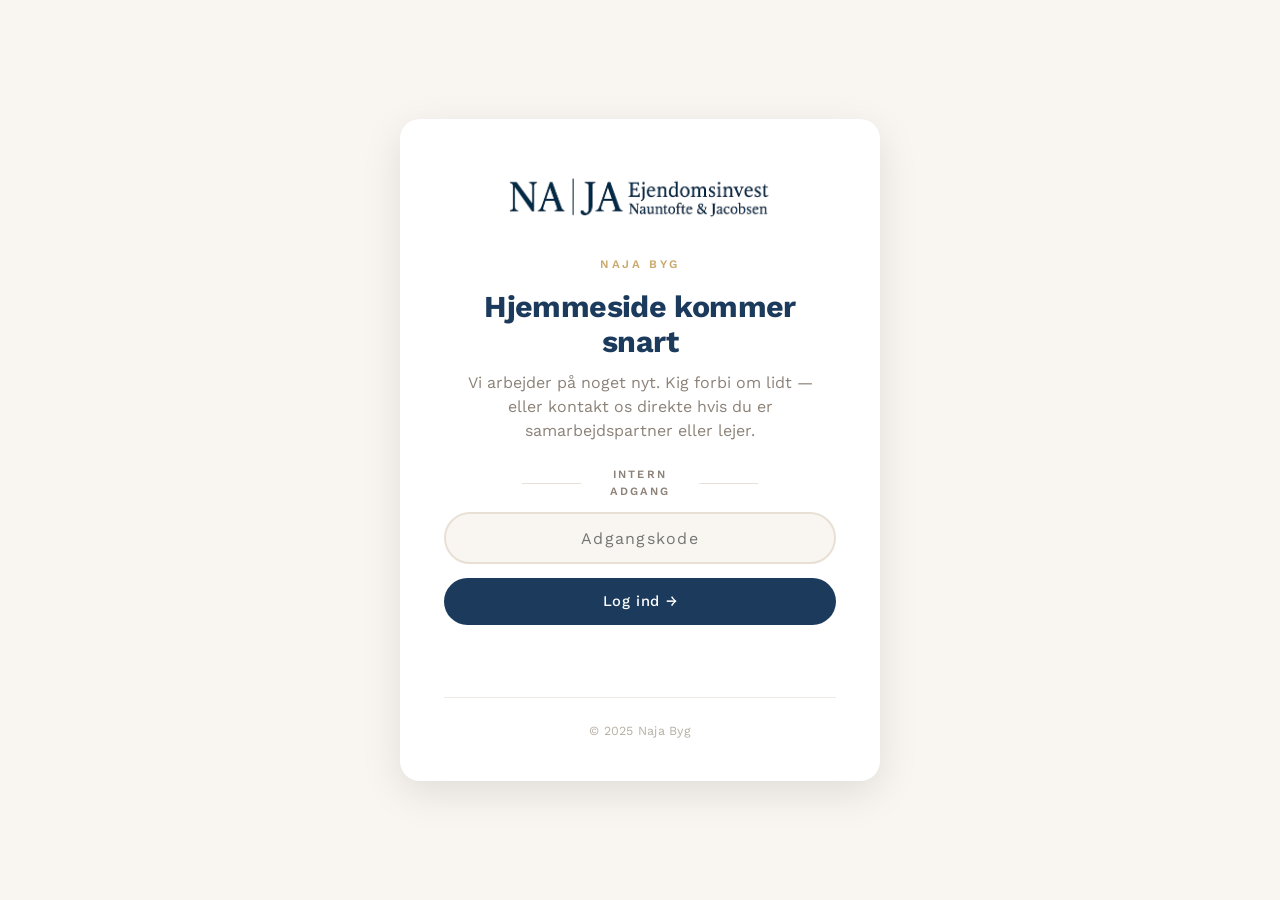
==== gate.html @ 598f8b15 "Rebrand til Naja Byg + gate med "Hjemmeside kommer snart" - Alle brugervendte referencer til NAJA Ej" ====
<!DOCTYPE html>
<html lang="da">
<head>
    <meta charset="UTF-8">
    <meta name="viewport" content="width=device-width, initial-scale=1.0">
    <meta name="robots" content="noindex, nofollow">
    <meta name="googlebot" content="noindex, nofollow">
    <title>Naja Byg — Hjemmeside kommer snart</title>

    <link rel="preconnect" href="https://fonts.googleapis.com">
    <link rel="preconnect" href="https://fonts.gstatic.com" crossorigin>
    <link href="https://fonts.googleapis.com/css2?family=Work+Sans:wght@300;400;500;600;700&display=swap" rel="stylesheet">

    <style>
        *, *::before, *::after { box-sizing: border-box; margin: 0; padding: 0; }

        body {
            font-family: 'Work Sans', -apple-system, sans-serif;
            background-color: #F9F6F2;
            color: #1B3A5C;
            min-height: 100vh;
            display: flex;
            align-items: center;
            justify-content: center;
            padding: 2rem;
            line-height: 1.5;
        }

        .gate-card {
            background: #FFFFFF;
            border-radius: 20px;
            padding: 3.5rem 2.75rem 2.5rem;
            width: 100%;
            max-width: 480px;
            box-shadow: 0 12px 40px rgba(0,0,0,0.10);
            text-align: center;
        }

        .gate-logo {
            height: 44px;
            width: auto;
            margin: 0 auto 2rem;
            display: block;
        }

        .gate-eyebrow {
            display: inline-block;
            font-size: 0.72rem;
            font-weight: 600;
            letter-spacing: 0.22em;
            text-transform: uppercase;
            color: #C9A96E;
            margin-bottom: 1rem;
        }

        .gate-title {
            font-size: 1.9rem;
            font-weight: 700;
            color: #1B3A5C;
            margin-bottom: 0.75rem;
            letter-spacing: -0.02em;
            line-height: 1.15;
        }

        .gate-subtitle {
            font-size: 1rem;
            color: #8C8278;
            margin-bottom: 2.5rem;
            padding: 0 0.25rem;
        }

        .gate-divider {
            position: relative;
            margin: 0 auto 1.75rem;
            width: 60%;
            height: 1px;
            background: #E8E0D5;
        }

        .gate-divider::after {
            content: 'Intern adgang';
            position: absolute;
            top: 50%;
            left: 50%;
            transform: translate(-50%, -50%);
            background: #FFFFFF;
            padding: 0 0.75rem;
            font-size: 0.7rem;
            font-weight: 600;
            letter-spacing: 0.18em;
            text-transform: uppercase;
            color: #8C8278;
        }

        .gate-input-wrap {
            position: relative;
            margin-bottom: 0.85rem;
        }

        .gate-input {
            width: 100%;
            padding: 0.9rem 1.25rem;
            border: 2px solid #E8E0D5;
            border-radius: 999px;
            font-family: 'Work Sans', sans-serif;
            font-size: 1rem;
            color: #1B3A5C;
            background: #F9F6F2;
            outline: none;
            text-align: center;
            letter-spacing: 0.08em;
            transition: border-color 0.25s ease, background-color 0.25s ease;
        }

        .gate-input:focus {
            border-color: #1B3A5C;
            background: #FFFFFF;
        }

        .gate-input.error {
            border-color: #c0392b;
            animation: shake 0.35s ease;
        }

        @keyframes shake {
            0%, 100% { transform: translateX(0); }
            25%       { transform: translateX(-6px); }
            75%       { transform: translateX(6px); }
        }

        .gate-btn {
            width: 100%;
            padding: 0.9rem;
            background-color: #1B3A5C;
            color: #FFFFFF;
            border: none;
            border-radius: 999px;
            font-family: 'Work Sans', sans-serif;
            font-size: 0.92rem;
            font-weight: 500;
            letter-spacing: 0.04em;
            cursor: pointer;
            transition: background-color 0.25s ease, transform 0.2s ease;
        }

        .gate-btn:hover {
            background-color: #C9A96E;
            transform: translateY(-2px);
        }

        .gate-error {
            margin-top: 1rem;
            font-size: 0.85rem;
            color: #c0392b;
            min-height: 1.2em;
            opacity: 0;
            transition: opacity 0.2s ease;
        }

        .gate-error.visible {
            opacity: 1;
        }

        .gate-footer {
            margin-top: 2.25rem;
            padding-top: 1.5rem;
            border-top: 1px solid #F0EBE3;
            font-size: 0.78rem;
            color: #B8B0A6;
            letter-spacing: 0.02em;
        }

        @media (max-width: 500px) {
            .gate-card { padding: 2.5rem 1.75rem 2rem; }
            .gate-title { font-size: 1.55rem; }
            .gate-subtitle { font-size: 0.95rem; }
        }
    </style>
</head>
<body>

    <div class="gate-card">
        <img src="assets/naja-logo-horizontal.png" alt="Naja Byg" class="gate-logo" />

        <span class="gate-eyebrow">Naja Byg</span>
        <h1 class="gate-title">Hjemmeside kommer snart</h1>
        <p class="gate-subtitle">
            Vi arbejder på noget nyt. Kig forbi om lidt — eller kontakt os direkte
            hvis du er samarbejdspartner eller lejer.
        </p>

        <div class="gate-divider"></div>

        <form id="gateForm" autocomplete="off">
            <div class="gate-input-wrap">
                <input
                    type="password"
                    id="gateInput"
                    class="gate-input"
                    placeholder="Adgangskode"
                    autocomplete="current-password"
                />
            </div>
            <button type="submit" class="gate-btn">Log ind →</button>
            <p class="gate-error" id="gateError">Forkert adgangskode — prøv igen.</p>
        </form>

        <p class="gate-footer">© 2025 Naja Byg</p>
    </div>

    <script>
        /* -------------------------------------------------------
           Skift ACCESS_CODE til den kode I ønsker at bruge
           ------------------------------------------------------- */
        const ACCESS_CODE = 'naja2026';

        const form    = document.getElementById('gateForm');
        const input   = document.getElementById('gateInput');
        const errMsg  = document.getElementById('gateError');

        // Allerede logget ind? Gå videre med det samme
        if (sessionStorage.getItem('naja_access') === 'granted') {
            window.location.replace('index.html');
        }

        form.addEventListener('submit', function (e) {
            e.preventDefault();
            const entered = input.value.trim();

            if (entered === ACCESS_CODE) {
                sessionStorage.setItem('naja_access', 'granted');
                window.location.replace('index.html');
            } else {
                input.classList.add('error');
                errMsg.classList.add('visible');
                input.value = '';
                setTimeout(() => input.classList.remove('error'), 400);
            }
        });

        input.addEventListener('input', () => errMsg.classList.remove('visible'));
    </script>
</body>
</html>
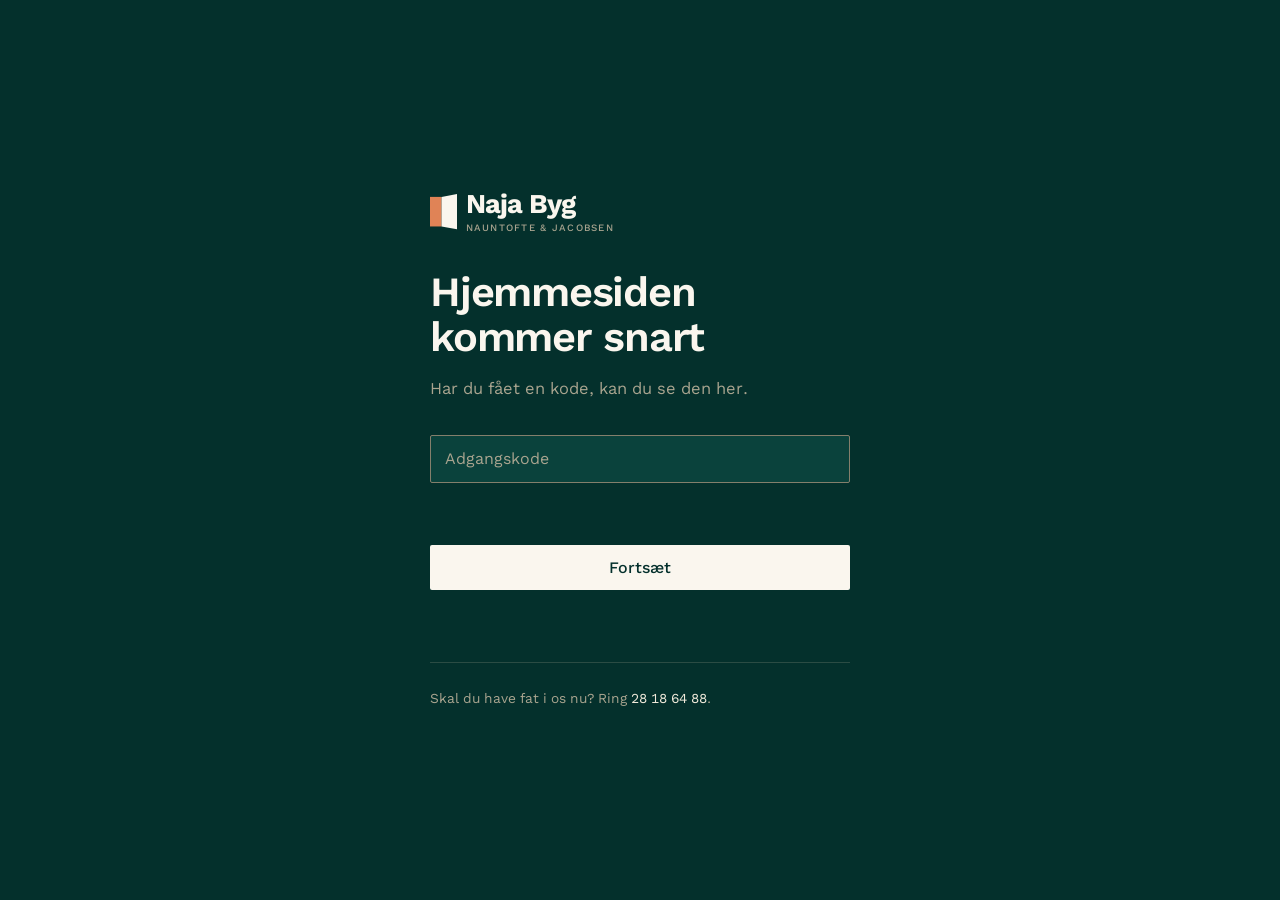
==== commit d822d26f: "Naja Byg v4.8: nyt site bag gaten Forsiden som syv-trins tragt, kvalitetsstempler, løfteliste på Om " ====
--- a/gate.html
+++ b/gate.html
@@ -4,224 +4,116 @@
     <meta charset="UTF-8">
     <meta name="viewport" content="width=device-width, initial-scale=1.0">
     <meta name="robots" content="noindex, nofollow">
-    <meta name="googlebot" content="noindex, nofollow">
-    <title>Naja Byg — Hjemmeside kommer snart</title>
+    <title>Naja Byg — hjemmeside kommer snart</title>
 
     <link rel="preconnect" href="https://fonts.googleapis.com">
     <link rel="preconnect" href="https://fonts.gstatic.com" crossorigin>
-    <link href="https://fonts.googleapis.com/css2?family=Work+Sans:wght@300;400;500;600;700&display=swap" rel="stylesheet">
+    <link rel="icon" href="favicon.svg" type="image/svg+xml">
+    <link rel="stylesheet" href="https://fonts.googleapis.com/css2?family=Work+Sans:wght@400;500;600;700&display=swap">
+    <link rel="stylesheet" href="style.css">
 
     <style>
-        *, *::before, *::after { box-sizing: border-box; margin: 0; padding: 0; }
-
+        /* Adgangssiden har sit eget layout — men samme tokens som resten af sitet. */
         body {
-            font-family: 'Work Sans', -apple-system, sans-serif;
-            background-color: #F9F6F2;
-            color: #1B3A5C;
-            min-height: 100vh;
-            display: flex;
-            align-items: center;
-            justify-content: center;
-            padding: 2rem;
-            line-height: 1.5;
+            background: var(--nb-bg-inverse);
+            color: var(--nb-text-on-dark);
+            min-height: 100dvh;
+            display: grid;
+            place-items: center;
+            padding: var(--sp-8) var(--sp-6);
         }
 
-        .gate-card {
-            background: #FFFFFF;
-            border-radius: 20px;
-            padding: 3.5rem 2.75rem 2.5rem;
+        .gate {
             width: 100%;
-            max-width: 480px;
-            box-shadow: 0 12px 40px rgba(0,0,0,0.10);
-            text-align: center;
+            max-width: 420px;
+            text-align: left;
         }
 
-        .gate-logo {
-            height: 44px;
-            width: auto;
-            margin: 0 auto 2rem;
-            display: block;
+        .gate h1 {
+            font-size: clamp(1.9rem, 5vw, 2.6rem);
+            line-height: 1.08;
+            color: var(--nb-sand-50);
+            margin: var(--sp-8) 0 var(--sp-4);
         }
 
-        .gate-eyebrow {
-            display: inline-block;
-            font-size: 0.72rem;
-            font-weight: 600;
-            letter-spacing: 0.22em;
-            text-transform: uppercase;
-            color: #C9A96E;
-            margin-bottom: 1rem;
+        .gate p { color: var(--nb-text-muted-dark); }
+
+        .gate form { margin-top: var(--sp-8); display: grid; gap: var(--sp-3); }
+
+        .gate input {
+            width: 100%;
+            min-height: 48px;
+            padding: 12px 14px;
+            font-family: inherit;
+            font-size: 1rem;
+            color: var(--nb-sand-50);
+            background: var(--nb-teal-800);
+            border: 1px solid var(--nb-sten-500);
+            border-radius: var(--nb-radius);
         }
+        .gate input::placeholder { color: var(--nb-sten-400); }
+        .gate input:focus-visible {
+            outline: 2px solid var(--nb-accent-on-dark);
+            outline-offset: 1px;
+            border-color: var(--nb-accent-on-dark);
+        }
+        .gate input.error { border-color: var(--nb-rust-400); }
 
-        .gate-title {
-            font-size: 1.9rem;
-            font-weight: 700;
-            color: #1B3A5C;
-            margin-bottom: 0.75rem;
-            letter-spacing: -0.02em;
-            line-height: 1.15;
+        .gate .err {
+            font-size: .9rem;
+            color: var(--nb-rust-400);
+            visibility: hidden;
         }
+        .gate .err.visible { visibility: visible; }
 
-        .gate-subtitle {
-            font-size: 1rem;
-            color: #8C8278;
-            margin-bottom: 2.5rem;
-            padding: 0 0.25rem;
+        .gate-foot {
+            margin-top: clamp(40px, 8vw, 72px);
+            padding-top: var(--sp-6);
+            border-top: 1px solid rgba(169, 164, 143, .24);
+            font-size: .86rem;
+            color: var(--nb-sten-400);
         }
-
-        .gate-divider {
-            position: relative;
-            margin: 0 auto 1.75rem;
-            width: 60%;
-            height: 1px;
-            background: #E8E0D5;
-        }
-
-        .gate-divider::after {
-            content: 'Intern adgang';
-            position: absolute;
-            top: 50%;
-            left: 50%;
-            transform: translate(-50%, -50%);
-            background: #FFFFFF;
-            padding: 0 0.75rem;
-            font-size: 0.7rem;
-            font-weight: 600;
-            letter-spacing: 0.18em;
-            text-transform: uppercase;
-            color: #8C8278;
-        }
-
-        .gate-input-wrap {
-            position: relative;
-            margin-bottom: 0.85rem;
-        }
-
-        .gate-input {
-            width: 100%;
-            padding: 0.9rem 1.25rem;
-            border: 2px solid #E8E0D5;
-            border-radius: 999px;
-            font-family: 'Work Sans', sans-serif;
-            font-size: 1rem;
-            color: #1B3A5C;
-            background: #F9F6F2;
-            outline: none;
-            text-align: center;
-            letter-spacing: 0.08em;
-            transition: border-color 0.25s ease, background-color 0.25s ease;
-        }
-
-        .gate-input:focus {
-            border-color: #1B3A5C;
-            background: #FFFFFF;
-        }
-
-        .gate-input.error {
-            border-color: #c0392b;
-            animation: shake 0.35s ease;
-        }
-
-        @keyframes shake {
-            0%, 100% { transform: translateX(0); }
-            25%       { transform: translateX(-6px); }
-            75%       { transform: translateX(6px); }
-        }
-
-        .gate-btn {
-            width: 100%;
-            padding: 0.9rem;
-            background-color: #1B3A5C;
-            color: #FFFFFF;
-            border: none;
-            border-radius: 999px;
-            font-family: 'Work Sans', sans-serif;
-            font-size: 0.92rem;
-            font-weight: 500;
-            letter-spacing: 0.04em;
-            cursor: pointer;
-            transition: background-color 0.25s ease, transform 0.2s ease;
-        }
-
-        .gate-btn:hover {
-            background-color: #C9A96E;
-            transform: translateY(-2px);
-        }
-
-        .gate-error {
-            margin-top: 1rem;
-            font-size: 0.85rem;
-            color: #c0392b;
-            min-height: 1.2em;
-            opacity: 0;
-            transition: opacity 0.2s ease;
-        }
-
-        .gate-error.visible {
-            opacity: 1;
-        }
-
-        .gate-footer {
-            margin-top: 2.25rem;
-            padding-top: 1.5rem;
-            border-top: 1px solid #F0EBE3;
-            font-size: 0.78rem;
-            color: #B8B0A6;
-            letter-spacing: 0.02em;
-        }
-
-        @media (max-width: 500px) {
-            .gate-card { padding: 2.5rem 1.75rem 2rem; }
-            .gate-title { font-size: 1.55rem; }
-            .gate-subtitle { font-size: 0.95rem; }
-        }
+        .gate-foot a { color: var(--nb-sand-100); text-decoration: none; }
+        .gate-foot a:hover { color: var(--nb-rust-400); }
     </style>
 </head>
 <body>
 
-    <div class="gate-card">
-        <img src="assets/naja-logo-horizontal.png" alt="Naja Byg" class="gate-logo" />
+    <div class="gate">
+        <span class="lockup lockup--on-dark" style="font-size:1.7rem">
+            <svg class="lockup-mark" viewBox="16 2 76 98" aria-hidden="true" focusable="false">
+                <path class="door-open" d="M16,10 L48,10 L48,92 L16,92 Z"/>
+                <path class="door-leaf" d="M48,10 L92,2 L92,100 L48,92 Z"/>
+            </svg>
+            <span class="lockup-text">
+                <span class="lockup-name">Naja Byg</span>
+                <span class="lockup-sub">Nauntofte &amp; Jacobsen</span>
+            </span>
+        </span>
 
-        <span class="gate-eyebrow">Naja Byg</span>
-        <h1 class="gate-title">Hjemmeside kommer snart</h1>
-        <p class="gate-subtitle">
-            Vi arbejder på noget nyt. Kig forbi om lidt — eller kontakt os direkte
-            hvis du er samarbejdspartner eller lejer.
-        </p>
+        <h1>Hjemmesiden kommer snart</h1>
+        <p>Har du fået en kode, kan du se den her.</p>
 
-        <div class="gate-divider"></div>
-
-        <form id="gateForm" autocomplete="off">
-            <div class="gate-input-wrap">
-                <input
-                    type="password"
-                    id="gateInput"
-                    class="gate-input"
-                    placeholder="Adgangskode"
-                    autocomplete="current-password"
-                />
-            </div>
-            <button type="submit" class="gate-btn">Log ind →</button>
-            <p class="gate-error" id="gateError">Forkert adgangskode — prøv igen.</p>
+        <form id="gateForm">
+            <label class="visually-hidden" for="code">Adgangskode</label>
+            <input type="password" id="code" name="code" placeholder="Adgangskode"
+                   autocomplete="off" autocapitalize="off" spellcheck="false" required>
+            <p class="err" id="errMsg">Forkert kode. Prøv igen.</p>
+            <button class="btn btn--on-dark" type="submit">Fortsæt</button>
         </form>
 
-        <p class="gate-footer">© 2025 Naja Byg</p>
+        <div class="gate-foot">
+            <p>Skal du have fat i os nu? Ring <a href="tel:+4528186488">28 18 64 88</a>.</p>
+        </div>
     </div>
 
     <script>
-        /* -------------------------------------------------------
-           Skift ACCESS_CODE til den kode I ønsker at bruge
-           ------------------------------------------------------- */
+        /* Skift ACCESS_CODE til den kode I ønsker at bruge. */
         const ACCESS_CODE = 'naja2026';
 
-        const form    = document.getElementById('gateForm');
-        const input   = document.getElementById('gateInput');
-        const errMsg  = document.getElementById('gateError');
-
-        // Allerede logget ind? Gå videre med det samme
-        if (sessionStorage.getItem('naja_access') === 'granted') {
-            window.location.replace('index.html');
-        }
+        const form   = document.getElementById('gateForm');
+        const input  = document.getElementById('code');
+        const errMsg = document.getElementById('errMsg');
 
         form.addEventListener('submit', function (e) {
             e.preventDefault();
@@ -234,7 +126,6 @@
                 input.classList.add('error');
                 errMsg.classList.add('visible');
                 input.value = '';
-                setTimeout(() => input.classList.remove('error'), 400);
             }
         });
 
--- a/style.css
+++ b/style.css
@@ -0,0 +1,1347 @@
+/* ══════════════════════════════════════════════════════════════
+   Naja Byg — hjemmeside
+   Bygget på designguide v4.8 (naja-byg-designguide-v4.html)
+   Alle farver via custom properties. Aldrig hardkodet hex.
+   ══════════════════════════════════════════════════════════════ */
+
+/* ── Design tokens ───────────────────────────────────────────── */
+:root {
+    /* Teal — brandets sort */
+    --nb-teal-950: #04302C;
+    --nb-teal-900: #063A35;
+    --nb-teal-800: #0A423C;
+    --nb-teal-700: #0F5A50;
+
+    /* Sand — grundflade. Varm hvid, besluttet 7. september 2026. Læses som hvid, er det ikke. */
+    --nb-sand-50:  #FAF6EE;
+    --nb-sand-100: #F1EADB;
+    --nb-sand-200: #E4DAC5;
+
+    /* Sten — mellemtoner */
+    --nb-sten-400: #A9A48F;
+    --nb-sten-500: #847F6C;
+    --nb-sten-600: #5C5A4F;
+    --nb-sten-700: #474639;
+
+    /* Rust — accent, 3 % */
+    --nb-rust-400: #E08356;
+    --nb-rust-600: #A8431F;
+    --nb-rust-700: #8A3417;
+
+    /* Logoets eget blad — bruges KUN i mærket, aldrig andre steder */
+    --nb-logo-ink: #064E3B;
+
+    /* Skrift — én familie til alt. Work Sans har ingen bredde-akse. */
+    --nb-font-display: "Work Sans", system-ui, -apple-system, "Helvetica Neue", Arial, sans-serif;
+    --nb-font-body:    "Work Sans", system-ui, -apple-system, "Helvetica Neue", Arial, sans-serif;
+
+    /* Semantiske aliaser — brug disse i komponenter */
+    --nb-bg:              var(--nb-sand-50);
+    --nb-bg-subtle:       var(--nb-sand-100);
+    --nb-bg-inverse:      var(--nb-teal-950);
+    --nb-text:            var(--nb-teal-900);
+    --nb-text-heading:    var(--nb-teal-950);
+    --nb-text-muted:      var(--nb-sten-600);
+    --nb-text-lead:       var(--nb-sten-700);
+    --nb-text-on-dark:    var(--nb-sand-100);
+    --nb-text-muted-dark: var(--nb-sten-400);
+    --nb-border:          var(--nb-sand-200);   /* dekorativ */
+    --nb-border-ui:       var(--nb-sten-500);   /* funktionel, klarer 3:1 */
+    --nb-accent:          var(--nb-rust-600);
+    --nb-accent-on-dark:  var(--nb-rust-400);
+    --nb-focus:           var(--nb-rust-600);
+
+    /* Rum, form, skygge */
+    --nb-radius:    2px;
+    --nb-shadow:    0 1px 2px rgba(4, 48, 44, .07);
+    --nb-max-width: 1140px;
+    --nb-measure:   68ch;
+
+    /* Rum-basis 4 px */
+    --sp-2:  8px;
+    --sp-3:  12px;
+    --sp-4:  16px;
+    --sp-6:  24px;
+    --sp-8:  32px;
+    --sp-12: 48px;
+    --sp-16: 64px;
+    --sp-24: 96px;
+}
+
+/* ── Grundlag ────────────────────────────────────────────────── */
+*, *::before, *::after { box-sizing: border-box; }
+
+html { scroll-behavior: smooth; scroll-padding-top: 96px; }
+
+body {
+    margin: 0;
+    background: var(--nb-bg);
+    color: var(--nb-text);
+    font-family: var(--nb-font-body);
+    font-size: 16.5px;
+    line-height: 1.62;
+    font-variant-numeric: tabular-nums;
+    -webkit-font-smoothing: antialiased;
+}
+
+h1, h2, h3, h4 {
+    font-family: var(--nb-font-display);
+    font-weight: 600;             /* 700 er reserveret til ordmærket */
+    letter-spacing: -.03em;
+    color: var(--nb-text-heading);
+    text-wrap: balance;
+    margin: 0;
+}
+
+h1 { font-size: clamp(2.5rem, 5.6vw, 4.2rem); line-height: 1.03; }
+h2 { font-size: clamp(1.8rem, 3.3vw, 2.6rem); line-height: 1.1; }
+h3 { font-size: 1.34rem; line-height: 1.25; }
+h4 { font-size: 1.06rem; line-height: 1.3; }
+
+p { margin: 0 0 1em; }
+p:last-child { margin-bottom: 0; }
+
+a { color: var(--nb-accent); text-underline-offset: 3px; }
+a:hover { color: var(--nb-rust-700); }
+
+strong { font-weight: 600; color: var(--nb-text-heading); }
+
+img {
+    max-width: 100%;
+    display: block;
+    /* Ensartet grading. Trækker telefonens kolde look mod brandets varme neutral. */
+    filter: saturate(.96) contrast(1.05) brightness(1.02);
+}
+
+:focus-visible {
+    outline: 2px solid var(--nb-focus);
+    outline-offset: 2px;
+    border-radius: var(--nb-radius);
+}
+
+::selection { background: var(--nb-rust-400); color: var(--nb-teal-950); }
+
+/* ── Layout ──────────────────────────────────────────────────── */
+.wrap {
+    max-width: var(--nb-max-width);
+    margin: 0 auto;
+    padding: 0 clamp(20px, 5vw, 48px);
+}
+
+.col { max-width: var(--nb-measure); }
+
+.section {
+    padding: clamp(56px, 8vw, 96px) 0;
+}
+
+.section--subtle { background: var(--nb-bg-subtle); }
+
+.section--dark {
+    background: var(--nb-bg-inverse);
+    color: var(--nb-text-on-dark);
+}
+.section--dark h1,
+.section--dark h2,
+.section--dark h3,
+.section--dark h4 { color: var(--nb-sand-50); }
+.section--dark .lead,
+.section--dark p { color: var(--nb-text-muted-dark); }
+.section--dark a { color: var(--nb-accent-on-dark); }
+.section--dark .eyebrow { color: var(--nb-accent-on-dark); }
+
+.section-head {
+    display: grid;
+    gap: var(--sp-3);
+    margin-bottom: clamp(28px, 4vw, 44px);
+}
+.section-head h2 { max-width: 24ch; }
+
+.eyebrow {
+    font-size: .72rem;
+    font-weight: 600;
+    letter-spacing: .14em;
+    text-transform: uppercase;
+    color: var(--nb-sten-700);
+}
+
+.lead {
+    font-size: 1.16rem;
+    line-height: 1.55;
+    color: var(--nb-text-lead);
+    max-width: var(--nb-measure);
+}
+
+.muted { color: var(--nb-text-muted); }
+
+.hairline {
+    border: 0;
+    border-top: 1px solid var(--nb-border);
+    margin: 0;
+}
+
+/* Brandets ejede grafiske element — den vandrette linje */
+.rule {
+    width: 56px;
+    height: 3px;
+    background: var(--nb-accent);
+    border: 0;
+    margin: 0 0 var(--sp-6);
+}
+
+.grid-2 {
+    display: grid;
+    grid-template-columns: repeat(auto-fit, minmax(min(100%, 300px), 1fr));
+    gap: clamp(24px, 4vw, 48px);
+}
+
+.grid-3 {
+    display: grid;
+    grid-template-columns: repeat(auto-fit, minmax(min(100%, 290px), 1fr));
+    gap: clamp(20px, 3vw, 32px);
+}
+
+/* ── Telefonbaren ────────────────────────────────────────────
+   Sitets vigtigste enkeltelement. Klæbet til toppen, altid trykbar. */
+.phonebar {
+    position: sticky;
+    top: 0;
+    z-index: 100;
+    background: var(--nb-teal-950);
+    color: var(--nb-sand-50);
+}
+
+.phonebar-inner {
+    max-width: var(--nb-max-width);
+    margin: 0 auto;
+    padding: 14px clamp(20px, 5vw, 48px);
+    display: flex;
+    align-items: center;
+    gap: var(--sp-4);
+    flex-wrap: wrap;
+}
+
+.phonebar.is-compact .phonebar-inner { padding-top: 8px; padding-bottom: 8px; }
+
+.phonebar-label {
+    font-size: .72rem;
+    font-weight: 600;
+    letter-spacing: .14em;
+    text-transform: uppercase;
+    color: var(--nb-sten-400);
+}
+.phonebar.is-compact .phonebar-label { display: none; }
+
+.phonebar-number {
+    font-family: var(--nb-font-display);
+    font-weight: 600;
+    letter-spacing: -.02em;
+    font-size: 1.2rem;
+    color: var(--nb-sand-50);
+    text-decoration: none;
+    min-height: 44px;
+    display: inline-flex;
+    align-items: center;
+}
+.phonebar-number:hover { color: var(--nb-rust-400); }
+
+.phonebar-spacer { flex: 1; }
+
+.phonebar-alt {
+    color: var(--nb-sand-100);
+    text-decoration: none;
+    font-size: .94rem;
+    border-bottom: 1px solid var(--nb-sten-500);
+    min-height: 44px;
+    display: inline-flex;
+    align-items: center;
+}
+.phonebar-alt:hover { color: var(--nb-rust-400); border-bottom-color: var(--nb-rust-400); }
+
+/* På mobil skal baren fylde én række — nummeret er det, der tæller. */
+@media (max-width: 620px) {
+    .phonebar-inner { flex-wrap: nowrap; gap: var(--sp-3); padding-top: 10px; padding-bottom: 10px; }
+    .phonebar-label { display: none; }
+    .phonebar-number { font-size: 1.12rem; }
+    .phonebar-alt { white-space: nowrap; font-size: .88rem; }
+}
+
+/* ── Navigation ──────────────────────────────────────────────── */
+.nav {
+    background: var(--nb-bg);
+    border-bottom: 1px solid var(--nb-border);
+    /* Ikke sticky — telefonbaren er det element, der skal blive stående. */
+    position: relative;
+    z-index: 90;
+}
+
+.nav-inner {
+    max-width: var(--nb-max-width);
+    margin: 0 auto;
+    padding: var(--sp-3) clamp(20px, 5vw, 48px);
+    display: flex;
+    align-items: center;
+    gap: var(--sp-6);
+}
+
+/* ── Logo-lockup ────────────────────────────────────────────
+   Døråbningen (E8) + „Naja Byg“. Mærkets højde = 1,30 × graden,
+   afstand mærke→navn = 0,45 × versalhøjden (≈ 0,30 em i Work Sans).
+   Bladet skifter farve i negativ; åbningen er altid Rust 400. */
+.lockup {
+    display: inline-flex;
+    align-items: center;
+    gap: .3em;
+    font-size: 1.3rem;
+    color: var(--nb-logo-ink);
+    text-decoration: none;
+    line-height: 1;
+    white-space: nowrap;
+}
+.lockup:hover { color: var(--nb-logo-ink); }
+
+.lockup-mark {
+    height: 1.3em;
+    width: auto;
+    flex: none;
+    filter: none;              /* ingen billedgrading på mærket */
+}
+.lockup-mark .door-open { fill: var(--nb-rust-400); }
+.lockup-mark .door-leaf { fill: var(--nb-logo-ink); }
+
+.lockup-text {
+    display: flex;
+    flex-direction: column;
+    gap: .18em;
+}
+
+.lockup-name {
+    font-family: var(--nb-font-display);
+    font-weight: 700;          /* den ene tilladte 700 */
+    letter-spacing: -.035em;
+    font-size: 1em;
+    line-height: 1;
+}
+
+/* Underteksten — kun i fuldt lockup (hero, Om os). Aldrig i to linjer. */
+.lockup-sub {
+    font-family: var(--nb-font-body);
+    font-weight: 500;
+    font-size: .36em;          /* ≈ 0,26 × ordmærkets versalhøjde */
+    letter-spacing: .13em;
+    text-transform: uppercase;
+    color: var(--nb-sten-600);
+    white-space: nowrap;
+    line-height: 1;
+}
+
+.lockup--on-dark { color: var(--nb-sand-50); }
+.lockup--on-dark:hover { color: var(--nb-sand-50); }
+.lockup--on-dark .lockup-mark .door-leaf { fill: var(--nb-sand-50); }
+.lockup--on-dark .lockup-sub { color: var(--nb-sten-400); }
+
+.lockup--full { font-size: clamp(1.7rem, 3.4vw, 2.3rem); }
+
+.nav-links {
+    margin-left: auto;
+    display: flex;
+    gap: var(--sp-6);
+    align-items: center;
+}
+
+.nav-links a {
+    color: var(--nb-teal-900);
+    text-decoration: none;
+    font-size: .96rem;
+    min-height: 44px;
+    display: inline-flex;
+    align-items: center;
+    border-bottom: 2px solid transparent;
+}
+.nav-links a:hover,
+.nav-links a[aria-current="page"] {
+    color: var(--nb-teal-950);
+    border-bottom-color: var(--nb-accent);
+}
+
+.nav-toggle {
+    display: none;
+    margin-left: auto;
+    min-width: 44px;
+    min-height: 44px;
+    background: transparent;
+    border: 1px solid var(--nb-border-ui);
+    border-radius: var(--nb-radius);
+    color: var(--nb-teal-950);
+    font: inherit;
+    font-size: .9rem;
+    cursor: pointer;
+}
+
+@media (max-width: 760px) {
+    .nav-toggle { display: block; }
+    .nav-links {
+        display: none;
+        width: 100%;
+        flex-direction: column;
+        align-items: flex-start;
+        gap: 0;
+        margin: 0;
+        order: 3;
+        border-top: 1px solid var(--nb-border);
+    }
+    .nav-links.is-open { display: flex; }
+    .nav-links a { width: 100%; border-bottom: 1px solid var(--nb-border); }
+    .nav-inner { flex-wrap: wrap; }
+}
+
+/* ── Knapper ─────────────────────────────────────────────────
+   Knaptekst er altid verbum + objekt. */
+.btn {
+    display: inline-flex;
+    align-items: center;
+    justify-content: center;
+    min-height: 44px;
+    padding: 12px 24px;
+    border-radius: var(--nb-radius);
+    border: 1px solid transparent;
+    font-family: inherit;
+    font-size: 1rem;
+    font-weight: 500;
+    text-decoration: none;
+    cursor: pointer;
+    transition: background-color 180ms ease-out, color 180ms ease-out, border-color 180ms ease-out;
+}
+
+.btn--primary {
+    background: var(--nb-teal-950);
+    color: var(--nb-sand-50);
+}
+.btn--primary:hover { background: var(--nb-teal-800); color: var(--nb-sand-50); }
+
+/* Højst én accentknap pr. skærmbillede */
+.btn--accent {
+    background: var(--nb-accent);
+    color: var(--nb-sand-50);
+}
+.btn--accent:hover { background: var(--nb-rust-700); color: var(--nb-sand-50); }
+
+.btn--secondary {
+    background: transparent;
+    color: var(--nb-teal-950);
+    border-color: var(--nb-border-ui);
+}
+.btn--secondary:hover { border-color: var(--nb-teal-950); color: var(--nb-teal-950); }
+
+.btn--on-dark {
+    background: var(--nb-sand-50);
+    color: var(--nb-teal-950);
+}
+.btn--on-dark:hover { background: var(--nb-sand-100); color: var(--nb-teal-950); }
+
+.btn-row {
+    display: flex;
+    flex-wrap: wrap;
+    gap: var(--sp-3);
+    margin-top: var(--sp-8);
+}
+
+/* ── Hero ────────────────────────────────────────────────────
+   Fuldbredde-billede med tekst og handling i venstre side.
+   Gradienten er brandets teal — ikke en generisk sort overlay. */
+.hero {
+    position: relative;
+    isolation: isolate;
+    overflow: hidden;
+    background: var(--nb-teal-950);
+    min-height: clamp(520px, 76vh, 740px);
+    display: flex;
+    align-items: center;
+    padding: clamp(56px, 9vw, 96px) 0;
+}
+
+.hero-media { position: absolute; inset: 0; z-index: -2; }
+.hero-media img {
+    width: 100%;
+    height: 100%;
+    object-fit: cover;
+    /* Motivet sidder lidt over midten — hold personen i billedet ved lave højder. */
+    object-position: 50% 50%;
+}
+
+/* Mobil: gradienten kommer nedefra, så teksten står i bunden af billedet. */
+.hero-veil {
+    position: absolute;
+    inset: 0;
+    z-index: -1;
+    background: linear-gradient(to top,
+        rgba(4, 48, 44, .96) 0%,
+        rgba(4, 48, 44, .88) 42%,
+        rgba(4, 48, 44, .52) 72%,
+        rgba(4, 48, 44, .24) 100%);
+}
+
+/* Fra tablet og op: gradienten kommer fra venstre, og motivet får luft til højre. */
+@media (min-width: 760px) {
+    .hero-veil {
+        background:
+            linear-gradient(98deg,
+                rgba(4, 48, 44, .97) 0%,
+                rgba(4, 48, 44, .94) 30%,
+                rgba(4, 48, 44, .74) 48%,
+                rgba(4, 48, 44, .30) 66%,
+                rgba(4, 48, 44, .06) 83%,
+                rgba(4, 48, 44, 0) 100%),
+            linear-gradient(to top, rgba(4, 48, 44, .38), rgba(4, 48, 44, 0) 46%);
+    }
+}
+
+.hero-inner { width: 100%; }
+.hero-content { max-width: 34rem; }
+
+.hero .rule { background: var(--nb-rust-400); }
+.hero .hero-lockup { margin-bottom: var(--sp-8); }
+
+.hero h1 {
+    color: var(--nb-sand-50);
+    max-width: 15ch;
+    margin-bottom: var(--sp-6);
+}
+
+.hero-lead {
+    color: var(--nb-sand-100);
+    font-size: clamp(1.06rem, 1.9vw, 1.24rem);
+    line-height: 1.55;
+    max-width: 46ch;
+    margin: 0;
+}
+
+.hero .btn-row { margin-top: var(--sp-8); align-items: center; }
+
+.hero-link {
+    color: var(--nb-sand-100);
+    font-size: .96rem;
+    text-decoration: none;
+    border-bottom: 1px solid var(--nb-sten-500);
+    min-height: 44px;
+    display: inline-flex;
+    align-items: center;
+}
+.hero-link:hover { color: var(--nb-rust-400); border-bottom-color: var(--nb-rust-400); }
+
+/* Billedtekst — sted og år, som guiden foreskriver. */
+.hero-credit {
+    position: absolute;
+    right: clamp(20px, 5vw, 48px);
+    bottom: var(--sp-4);
+    margin: 0;
+    padding: 5px 11px;
+    /* Egen baggrund — billedet kan være lyst netop dér. */
+    background: rgba(4, 48, 44, .62);
+    color: var(--nb-sand-100);
+    font-size: .68rem;
+    font-weight: 600;
+    letter-spacing: .14em;
+    text-transform: uppercase;
+}
+/* Mobil: teksten lægges i bunden, hvor gradienten er tættest.
+   Billedtekstens chip flyttes op, så den ikke støder ind i knapperne. */
+@media (max-width: 759px) {
+    .hero {
+        align-items: flex-end;
+        min-height: clamp(560px, 84vh, 720px);
+        padding-bottom: clamp(52px, 11vw, 80px);
+    }
+    .hero-veil {
+        background: linear-gradient(to top,
+            rgba(4, 48, 44, .97) 0%,
+            rgba(4, 48, 44, .94) 54%,
+            rgba(4, 48, 44, .68) 79%,
+            rgba(4, 48, 44, .34) 100%);
+    }
+    .hero .btn-row { flex-direction: column; align-items: stretch; gap: var(--sp-3); }
+    .hero .btn-row .btn { width: 100%; }
+    .hero-link { align-self: flex-start; }
+    .hero-credit {
+        left: clamp(20px, 5vw, 48px);
+        right: auto;
+        top: var(--sp-4);
+        bottom: auto;
+    }
+}
+
+/* ── Løftelisten ─────────────────────────────────────────────
+   Ordret ens på forsiden, i tilbuddet og på visitkortet. */
+.promises {
+    border: 1px solid var(--nb-border);
+    background: var(--nb-bg-subtle);
+    box-shadow: var(--nb-shadow);
+}
+
+.section--dark .promises {
+    background: var(--nb-teal-800);
+    border-color: rgba(169, 164, 143, .24);
+}
+
+.promise {
+    display: grid;
+    grid-template-columns: auto 1fr;
+    gap: var(--sp-4) var(--sp-6);
+    padding: var(--sp-6);
+    border-bottom: 1px solid var(--nb-border);
+}
+.promise:last-child { border-bottom: 0; }
+.section--dark .promise { border-bottom-color: rgba(169, 164, 143, .24); }
+
+.promise-n {
+    font-family: var(--nb-font-display);
+    font-weight: 600;
+    font-size: .9rem;
+    color: var(--nb-accent);
+    padding-top: 3px;
+}
+.section--dark .promise-n { color: var(--nb-accent-on-dark); }
+
+.promise-t {
+    font-size: 1.08rem;
+    line-height: 1.35;
+    font-weight: 500;
+    color: var(--nb-text-heading);
+}
+.section--dark .promise-t { color: var(--nb-sand-50); }
+
+.promise-s {
+    display: block;
+    margin-top: 6px;
+    font-size: .92rem;
+    color: var(--nb-text-muted);
+}
+.section--dark .promise-s { color: var(--nb-text-muted-dark); }
+
+/* ── Vi spørger altid om ─────────────────────────────────────── */
+.questions { margin-top: var(--sp-8); }
+
+.question {
+    border-top: 1px solid var(--nb-border);
+    padding: var(--sp-6) 0;
+    display: grid;
+    grid-template-columns: auto 1fr;
+    gap: var(--sp-4) var(--sp-6);
+}
+.question:first-child { border-top: 0; }
+
+.question-n {
+    font-family: ui-monospace, "SF Mono", Menlo, monospace;
+    font-size: .78rem;
+    color: var(--nb-sten-600);
+    padding-top: 7px;
+}
+
+.question-t {
+    font-family: var(--nb-font-display);
+    font-weight: 600;
+    letter-spacing: -.03em;
+    font-size: clamp(1.08rem, 1.9vw, 1.28rem);
+    line-height: 1.24;
+    color: var(--nb-text-heading);
+    margin-bottom: 6px;
+}
+
+.question-w {
+    font-size: .96rem;
+    color: var(--nb-text-muted);
+    max-width: 62ch;
+    margin: 0;
+}
+
+/* ── Jobkortet ───────────────────────────────────────────────
+   Ét telefonfoto, seks faste felter, én sætning i egen stemme. */
+.jobcards {
+    display: grid;
+    grid-template-columns: repeat(auto-fit, minmax(min(100%, 320px), 1fr));
+    gap: clamp(20px, 3vw, 32px);
+    margin-top: var(--sp-8);
+}
+
+.jobcard {
+    background: var(--nb-bg-subtle);
+    border: 1px solid var(--nb-border);
+    border-radius: var(--nb-radius);
+    box-shadow: var(--nb-shadow);
+    overflow: hidden;
+    display: flex;
+    flex-direction: column;
+}
+
+.jobcard-media {
+    aspect-ratio: 4 / 3;
+    overflow: hidden;
+    background: var(--nb-sand-200);
+}
+.jobcard-media img {
+    width: 100%;
+    height: 100%;
+    object-fit: cover;
+    transition: scale 400ms ease-out;
+}
+.jobcard:hover .jobcard-media img { scale: 1.03; }
+
+.jobcard-body { padding: var(--sp-6); display: flex; flex-direction: column; flex: 1; }
+
+.jobcard-title { font-size: 1.24rem; font-weight: 600; margin-bottom: 4px; }
+
+.jobcard-loc {
+    font-size: .72rem;
+    font-weight: 600;
+    letter-spacing: .14em;
+    text-transform: uppercase;
+    color: var(--nb-sten-700);
+}
+
+.jobcard dl {
+    margin: var(--sp-4) 0 0;
+    display: grid;
+    grid-template-columns: auto 1fr;
+    gap: 7px var(--sp-4);
+    font-size: .92rem;
+}
+.jobcard dt {
+    font-size: .72rem;
+    font-weight: 600;
+    letter-spacing: .12em;
+    text-transform: uppercase;
+    color: var(--nb-sten-600);
+    padding-top: 3px;
+}
+.jobcard dd { margin: 0; color: var(--nb-text); }
+.jobcard dd.is-todo {
+    color: var(--nb-sten-500);
+    font-style: italic;
+    border-bottom: 1px dashed var(--nb-border-ui);
+}
+
+.jobcard-quote {
+    margin-top: var(--sp-6);
+    padding-top: var(--sp-4);
+    border-top: 1px solid var(--nb-border);
+    font-size: .96rem;
+    line-height: 1.5;
+    color: var(--nb-text);
+}
+.jobcard-sig {
+    display: block;
+    margin-top: var(--sp-2);
+    font-size: .72rem;
+    font-weight: 600;
+    letter-spacing: .14em;
+    text-transform: uppercase;
+    color: var(--nb-sten-700);
+}
+
+/* ── Tabeller ────────────────────────────────────────────────── */
+.table-wrap {
+    overflow-x: auto;
+    border: 1px solid var(--nb-border);
+    margin-top: var(--sp-8);
+    background: var(--nb-bg-subtle);
+}
+
+table { border-collapse: collapse; width: 100%; min-width: 560px; }
+
+th, td {
+    text-align: left;
+    padding: 13px var(--sp-4);
+    border-bottom: 1px solid var(--nb-border);
+    font-size: .94rem;
+    vertical-align: top;
+}
+tr:last-child td { border-bottom: 0; }
+
+th {
+    font-size: .68rem;
+    font-weight: 600;
+    letter-spacing: .13em;
+    text-transform: uppercase;
+    color: var(--nb-sten-700);
+    background: var(--nb-sand-200);
+    white-space: nowrap;
+}
+
+td.num {
+    font-variant-numeric: tabular-nums;
+    white-space: nowrap;
+    color: var(--nb-text-heading);
+    font-weight: 500;
+}
+td.name { font-weight: 600; color: var(--nb-text-heading); }
+
+.table-note {
+    margin-top: var(--sp-3);
+    font-size: .86rem;
+    color: var(--nb-text-muted);
+}
+
+/* ── Gør / gør ikke ──────────────────────────────────────────── */
+.yesno {
+    display: grid;
+    grid-template-columns: repeat(auto-fit, minmax(min(100%, 290px), 1fr));
+    gap: clamp(24px, 4vw, 48px);
+    margin-top: var(--sp-8);
+}
+
+.list-plain, .list-do, .list-dont {
+    list-style: none;
+    margin: var(--sp-3) 0 0;
+    padding: 0;
+    display: flex;
+    flex-direction: column;
+    gap: 10px;
+}
+
+.list-do li, .list-dont li, .list-plain li {
+    font-size: .98rem;
+    line-height: 1.45;
+    padding-left: 26px;
+    position: relative;
+    color: var(--nb-text);
+}
+.list-do li::before, .list-dont li::before, .list-plain li::before {
+    position: absolute;
+    left: 0;
+    top: 0;
+    font-weight: 700;
+}
+.list-do li::before   { content: "+"; color: var(--nb-text-heading); }
+.list-dont li::before { content: "\2013"; color: var(--nb-accent); }
+.list-plain li::before { content: "\2014"; color: var(--nb-sten-500); }
+
+.section--dark .list-do li,
+.section--dark .list-dont li,
+.section--dark .list-plain li { color: var(--nb-text-on-dark); }
+.section--dark .list-do li::before { color: var(--nb-sand-50); }
+.section--dark .list-dont li::before { color: var(--nb-accent-on-dark); }
+
+/* ── Note / fremhævning ──────────────────────────────────────── */
+.note {
+    margin-top: var(--sp-6);
+    padding: var(--sp-4) var(--sp-6);
+    border-left: 3px solid var(--nb-accent);
+    background: var(--nb-bg-subtle);
+    max-width: 74ch;
+}
+.note p { font-size: .96rem; color: var(--nb-text-muted); }
+.note .eyebrow { display: block; margin-bottom: 7px; }
+
+.section--dark .note {
+    background: var(--nb-teal-800);
+    border-left-color: var(--nb-accent-on-dark);
+}
+
+/* ── Datatal ─────────────────────────────────────────────────── */
+.stat-row {
+    display: grid;
+    grid-template-columns: repeat(auto-fit, minmax(min(100%, 180px), 1fr));
+    gap: var(--sp-6);
+    margin-top: var(--sp-8);
+}
+.stat-value {
+    font-family: var(--nb-font-body);
+    font-weight: 500;
+    font-size: 1.9rem;
+    letter-spacing: -.035em;
+    line-height: 1.1;
+    color: var(--nb-text-heading);
+}
+.section--dark .stat-value { color: var(--nb-sand-50); }
+.stat-label {
+    margin-top: 5px;
+    font-size: .72rem;
+    font-weight: 600;
+    letter-spacing: .14em;
+    text-transform: uppercase;
+    color: var(--nb-sten-700);
+}
+.section--dark .stat-label { color: var(--nb-text-muted-dark); }
+
+/* ── Formularfelter ─────────────────────────────────────────── */
+.form { max-width: 560px; margin-top: var(--sp-8); }
+
+.field { margin-bottom: var(--sp-6); }
+
+.field label {
+    display: block;
+    font-size: .95rem;
+    font-weight: 500;
+    color: var(--nb-text-heading);
+    margin-bottom: 7px;
+}
+
+.field input,
+.field select,
+.field textarea {
+    width: 100%;
+    min-height: 44px;
+    padding: 11px 14px;
+    font-family: inherit;
+    font-size: 1rem;
+    color: var(--nb-text);
+    background: var(--nb-bg);
+    border: 1px solid var(--nb-border-ui);
+    border-radius: var(--nb-radius);
+}
+.field textarea { min-height: 120px; resize: vertical; line-height: 1.55; }
+
+.field input:focus-visible,
+.field select:focus-visible,
+.field textarea:focus-visible {
+    outline: 2px solid var(--nb-focus);
+    outline-offset: 1px;
+    border-color: var(--nb-focus);
+}
+
+/* Hvert felt har en hjælpetekst, der forklarer, hvorfor vi spørger. */
+.field .help {
+    margin: 6px 0 0;
+    font-size: .87rem;
+    color: var(--nb-text-muted);
+}
+
+/* ── Før/efter-slider ────────────────────────────────────────
+   Den vigtigste bevægelse på sitet. Brugeren trækker selv. */
+.ba {
+    position: relative;
+    overflow: hidden;
+    border: 1px solid var(--nb-border);
+    background: var(--nb-bg-subtle);
+    aspect-ratio: 4 / 3;
+    touch-action: pan-y;
+    user-select: none;
+}
+
+.ba img {
+    position: absolute;
+    inset: 0;
+    width: 100%;
+    height: 100%;
+    object-fit: cover;
+    pointer-events: none;
+}
+
+.ba-after { clip-path: inset(0 0 0 var(--pos, 50%)); }
+
+.ba-handle {
+    position: absolute;
+    top: 0;
+    bottom: 0;
+    left: var(--pos, 50%);
+    width: 3px;
+    background: var(--nb-sand-50);
+    transform: translateX(-50%);
+    pointer-events: none;
+}
+.ba-handle::after {
+    content: "";
+    position: absolute;
+    top: 50%;
+    left: 50%;
+    width: 44px;
+    height: 44px;
+    transform: translate(-50%, -50%);
+    background: var(--nb-sand-50);
+    border: 2px solid var(--nb-teal-950);
+    border-radius: 50%;
+}
+
+.ba-tag {
+    position: absolute;
+    bottom: var(--sp-3);
+    padding: 5px 11px;
+    font-size: .68rem;
+    font-weight: 600;
+    letter-spacing: .13em;
+    text-transform: uppercase;
+    background: var(--nb-teal-950);
+    color: var(--nb-sand-50);
+    pointer-events: none;
+}
+.ba-tag--before { left: var(--sp-3); }
+.ba-tag--after  { right: var(--sp-3); }
+
+.ba-caption {
+    margin-top: var(--sp-3);
+    font-size: .88rem;
+    color: var(--nb-text-muted);
+}
+
+/* ── Galleri ─────────────────────────────────────────────────── */
+.gallery {
+    display: grid;
+    grid-template-columns: repeat(auto-fill, minmax(min(100%, 240px), 1fr));
+    gap: var(--sp-3);
+    margin-top: var(--sp-8);
+}
+.gallery figure { margin: 0; }
+.gallery img {
+    width: 100%;
+    aspect-ratio: 4 / 3;
+    object-fit: cover;
+    border: 1px solid var(--nb-border);
+}
+.gallery figcaption {
+    margin-top: 6px;
+    font-size: .82rem;
+    color: var(--nb-text-muted);
+}
+
+/* ── Personkort ──────────────────────────────────────────────── */
+.person {
+    display: grid;
+    gap: var(--sp-4);
+}
+.person img {
+    width: 100%;
+    aspect-ratio: 4 / 5;
+    object-fit: cover;
+    border: 1px solid var(--nb-border);
+}
+.person-name { font-size: 1.34rem; }
+.person-role {
+    font-size: .72rem;
+    font-weight: 600;
+    letter-spacing: .14em;
+    text-transform: uppercase;
+    color: var(--nb-sten-700);
+    margin-top: 3px;
+}
+.person-phone {
+    display: inline-flex;
+    align-items: center;
+    min-height: 44px;
+    font-weight: 500;
+    font-size: 1.06rem;
+}
+
+/* ── Footer ──────────────────────────────────────────────────── */
+.footer {
+    background: var(--nb-bg-inverse);
+    color: var(--nb-text-muted-dark);
+    padding: clamp(48px, 7vw, 80px) 0 var(--sp-8);
+    font-size: .94rem;
+}
+.footer a { color: var(--nb-sand-100); text-decoration: none; }
+.footer a:hover { color: var(--nb-rust-400); }
+.footer h4 { color: var(--nb-sand-50); margin-bottom: var(--sp-3); }
+
+.footer-grid {
+    display: grid;
+    grid-template-columns: repeat(auto-fit, minmax(min(100%, 220px), 1fr));
+    gap: clamp(28px, 4vw, 48px);
+}
+.footer ul { list-style: none; margin: 0; padding: 0; display: grid; gap: 7px; }
+
+.footer-base {
+    margin-top: clamp(32px, 5vw, 56px);
+    padding-top: var(--sp-6);
+    border-top: 1px solid rgba(169, 164, 143, .24);
+    display: flex;
+    flex-wrap: wrap;
+    gap: var(--sp-4) var(--sp-8);
+    justify-content: space-between;
+    font-size: .86rem;
+    color: var(--nb-sten-400);
+}
+
+/* ── Bevægelse ───────────────────────────────────────────────
+   Bevægelse, der bekræfter noget brugeren gør, er god.
+   Bevægelse, der optræder af sig selv, er dekoration.
+   Intet over 400 ms. Intet gentager sig. */
+@media (prefers-reduced-motion: no-preference) {
+    @supports (animation-timeline: view()) {
+        @keyframes rise {
+            from { opacity: 0; translate: 0 14px; }
+        }
+        .reveal {
+            animation: rise 320ms ease-out both;
+            animation-timeline: view();
+            animation-range: entry 10% cover 26%;
+        }
+    }
+
+    /* Blødt sideskift mellem alle sider */
+    @view-transition { navigation: auto; }
+}
+
+@media (prefers-reduced-motion: reduce) {
+    html { scroll-behavior: auto; }
+    *, *::before, *::after {
+        animation-duration: .001ms !important;
+        animation-iteration-count: 1 !important;
+        transition-duration: .001ms !important;
+    }
+}
+
+/* ── Print ───────────────────────────────────────────────────── */
+@media print {
+    .phonebar, .nav, .btn-row { display: none; }
+    body { background: #fff; font-size: 11pt; }
+}
+
+/* ── Hjælpeklasser ───────────────────────────────────────────── */
+.visually-hidden {
+    position: absolute;
+    width: 1px; height: 1px;
+    padding: 0; margin: -1px;
+    overflow: hidden;
+    clip-path: inset(50%);
+    white-space: nowrap;
+}
+
+/* Redigeringstilstand — felter der endnu ikke er udfyldt.
+   Skal være tomme, når sitet går live. */
+.is-todo {
+    color: var(--nb-sten-500);
+    font-style: italic;
+}
+.jobcard-quote.is-todo { border-top-style: dashed; }
+
+/* Tom fotoplads — jobkort uden eget billede endnu.
+   Et jobkort må aldrig bære et foto fra en anden opgave. */
+.jobcard-media--empty {
+    display: grid;
+    place-items: center;
+    background: var(--nb-sand-200);
+    border-bottom: 1px dashed var(--nb-border-ui);
+    color: var(--nb-sten-600);
+    font-size: .72rem;
+    font-weight: 600;
+    letter-spacing: .14em;
+    text-transform: uppercase;
+    text-align: center;
+    padding: var(--sp-6);
+}
+
+/* ── Kvalitetsstemplerne ─────────────────────────────────────
+   Fem påstande med mekanisme, direkte under heroen. Formen er
+   rissestregen — aldrig skjolde, ikoner eller rust. Bryder 3 + 2 på mobil. */
+.stamps {
+    display: grid;
+    grid-template-columns: repeat(5, 1fr);   /* fem på én række fra 1000 px */
+    padding: 1px 0 0 1px;                     /* plads til de kollapsede rammer */
+}
+
+/* Mellem 640 og 999 px: 3 + 2. Aldrig 4 + 1. Under 640: én kolonne. */
+@media (max-width: 999px) { .stamps { grid-template-columns: repeat(3, 1fr); } }
+@media (max-width: 639px) { .stamps { grid-template-columns: 1fr; } }
+
+.stamp {
+    background: var(--nb-bg);
+    border: 1px solid var(--nb-border);
+    margin: -1px 0 0 -1px;                    /* rammerne lægger sig oven i hinanden */
+    padding: 20px 20px 22px;
+    display: flex;
+    flex-direction: column;
+    gap: 10px;
+}
+
+.stamp .rule {
+    display: block;
+    width: 28px;
+    height: 3px;
+    margin: 0;
+    background: var(--nb-text-heading);   /* Teal 950 — ingen rust her */
+}
+
+.stamp .t {
+    font-family: var(--nb-font-display);
+    font-weight: 600;
+    letter-spacing: -.025em;
+    font-size: 1.04rem;
+    line-height: 1.2;
+    color: var(--nb-text-heading);
+}
+
+.stamp .p {
+    font-size: .89rem;
+    line-height: 1.5;
+    color: var(--nb-text-muted);
+    margin: 0;
+}
+
+.stamps-more {
+    display: flex;
+    justify-content: flex-end;
+    margin-top: var(--sp-4);
+}
+.stamps-more a {
+    min-height: 44px;
+    display: inline-flex;
+    align-items: center;
+    font-size: .96rem;
+    text-decoration: none;
+    border-bottom: 1px solid var(--nb-border-ui);
+    color: var(--nb-text-heading);
+}
+.stamps-more a:hover { color: var(--nb-accent); border-bottom-color: var(--nb-accent); }
+
+/* ── Ydelsesrækken ───────────────────────────────────────────
+   Ord med rissestreg. Ingen ikoner. */
+.services-row {
+    display: grid;
+    grid-template-columns: repeat(auto-fit, minmax(min(100%, 200px), 1fr));
+    gap: var(--sp-6) var(--sp-8);
+    margin-top: var(--sp-8);
+}
+.service {
+    display: flex;
+    flex-direction: column;
+    gap: 10px;
+    text-decoration: none;
+    color: var(--nb-text-heading);
+    font-family: var(--nb-font-display);
+    font-weight: 600;
+    font-size: 1.12rem;
+    letter-spacing: -.02em;
+    line-height: 1.25;
+}
+.service::before {
+    content: "";
+    display: block;
+    width: 28px;
+    height: 3px;
+    background: var(--nb-text-heading);
+}
+.service:hover { color: var(--nb-accent); }
+
+.services-note {
+    margin-top: var(--sp-8);
+    max-width: var(--nb-measure);
+    color: var(--nb-text);
+    font-weight: 500;
+}
+
+/* ── De tre tal ──────────────────────────────────────────────
+   Timepris · Kørsel · Materialer — side om side, lige store. */
+.price-trio {
+    display: grid;
+    grid-template-columns: repeat(auto-fit, minmax(min(100%, 220px), 1fr));
+    gap: 1px;
+    background: var(--nb-border);
+    border: 1px solid var(--nb-border);
+    margin-top: var(--sp-8);
+}
+.price-cell {
+    background: var(--nb-bg-subtle);
+    padding: var(--sp-6);
+    display: flex;
+    flex-direction: column;
+    gap: 6px;
+}
+.price-cell .lbl {
+    font-size: .72rem;
+    font-weight: 600;
+    letter-spacing: .14em;
+    text-transform: uppercase;
+    color: var(--nb-sten-700);
+}
+.price-cell .val {
+    font-family: var(--nb-font-body);
+    font-weight: 500;
+    font-size: 1.9rem;
+    letter-spacing: -.035em;
+    line-height: 1.1;
+    color: var(--nb-text-heading);
+    font-variant-numeric: tabular-nums;
+}
+.price-cell .sub {
+    font-size: .9rem;
+    color: var(--nb-text-muted);
+    margin: 0;
+}
+
+.threshold {
+    margin-top: var(--sp-6);
+    max-width: 74ch;
+    padding: var(--sp-4) var(--sp-6);
+    border: 1px solid var(--nb-border);
+    background: var(--nb-bg);
+    font-weight: 500;
+    color: var(--nb-text-heading);
+}
+
+/* ── Forløbet — fire nummererede trin ───────────────────────── */
+.steps {
+    counter-reset: step;
+    display: grid;
+    grid-template-columns: repeat(auto-fit, minmax(min(100%, 230px), 1fr));
+    gap: clamp(20px, 3vw, 32px);
+    margin: var(--sp-8) 0 0;
+    padding: 0;
+    list-style: none;
+}
+.step {
+    counter-increment: step;
+    padding-top: var(--sp-4);
+    border-top: 1px solid var(--nb-border-ui);
+}
+.step::before {
+    content: counter(step, decimal-leading-zero);
+    display: block;
+    font-family: var(--nb-font-display);
+    font-weight: 600;
+    font-size: .9rem;
+    color: var(--nb-text-heading);          /* ingen rust — accenten er reserveret til handlingen */
+    margin-bottom: var(--sp-3);
+}
+.step strong {
+    display: block;
+    font-family: var(--nb-font-display);
+    font-weight: 600;
+    font-size: 1.08rem;
+    letter-spacing: -.02em;
+    line-height: 1.3;
+    margin-bottom: 6px;
+}
+.step p { font-size: .96rem; color: var(--nb-text-muted); margin: 0; }
+
+/* Tekstlink med pil — bruges under sektioner */
+.link-more {
+    display: inline-flex;
+    align-items: center;
+    min-height: 44px;
+    margin-top: var(--sp-6);
+    font-size: .98rem;
+    font-weight: 500;
+    text-decoration: none;
+    color: var(--nb-text-heading);
+    border-bottom: 1px solid var(--nb-border-ui);
+}
+.link-more:hover { color: var(--nb-accent); border-bottom-color: var(--nb-accent); }
+.section--dark .link-more { color: var(--nb-sand-100); border-bottom-color: var(--nb-sten-500); }
+
+/* Sekundær knap på mørk bund — heroen må ikke have rust */
+.btn--outline-dark {
+    background: transparent;
+    color: var(--nb-sand-50);
+    border-color: var(--nb-sten-400);
+}
+.btn--outline-dark:hover { border-color: var(--nb-sand-50); color: var(--nb-sand-50); }
+
+/* Klammer om fakta, der mangler — vises som redigeringstilstand */
+.todo-fact { color: var(--nb-sten-500); font-style: italic; }
+
+/* ── Vores venner i branchen ─────────────────────────────────
+   Navne, ikke logoer. Samme rissestreg som stemplerne. */
+.partners {
+    display: grid;
+    grid-template-columns: repeat(auto-fit, minmax(min(100%, 260px), 1fr));
+    gap: clamp(20px, 3vw, 32px);
+    margin-top: var(--sp-8);
+}
+.partner { padding-top: var(--sp-4); border-top: 3px solid var(--nb-text-heading); }
+.partner h3 { font-size: 1.12rem; }
+.partner h3 a { color: var(--nb-text-heading); text-decoration: none; border-bottom: 1px solid var(--nb-border-ui); }
+.partner h3 a:hover { color: var(--nb-accent); border-bottom-color: var(--nb-accent); }
+.partner-role {
+    margin: 6px 0 10px;
+    font-size: .72rem; font-weight: 600; letter-spacing: .14em; text-transform: uppercase;
+    color: var(--nb-sten-700);
+}
